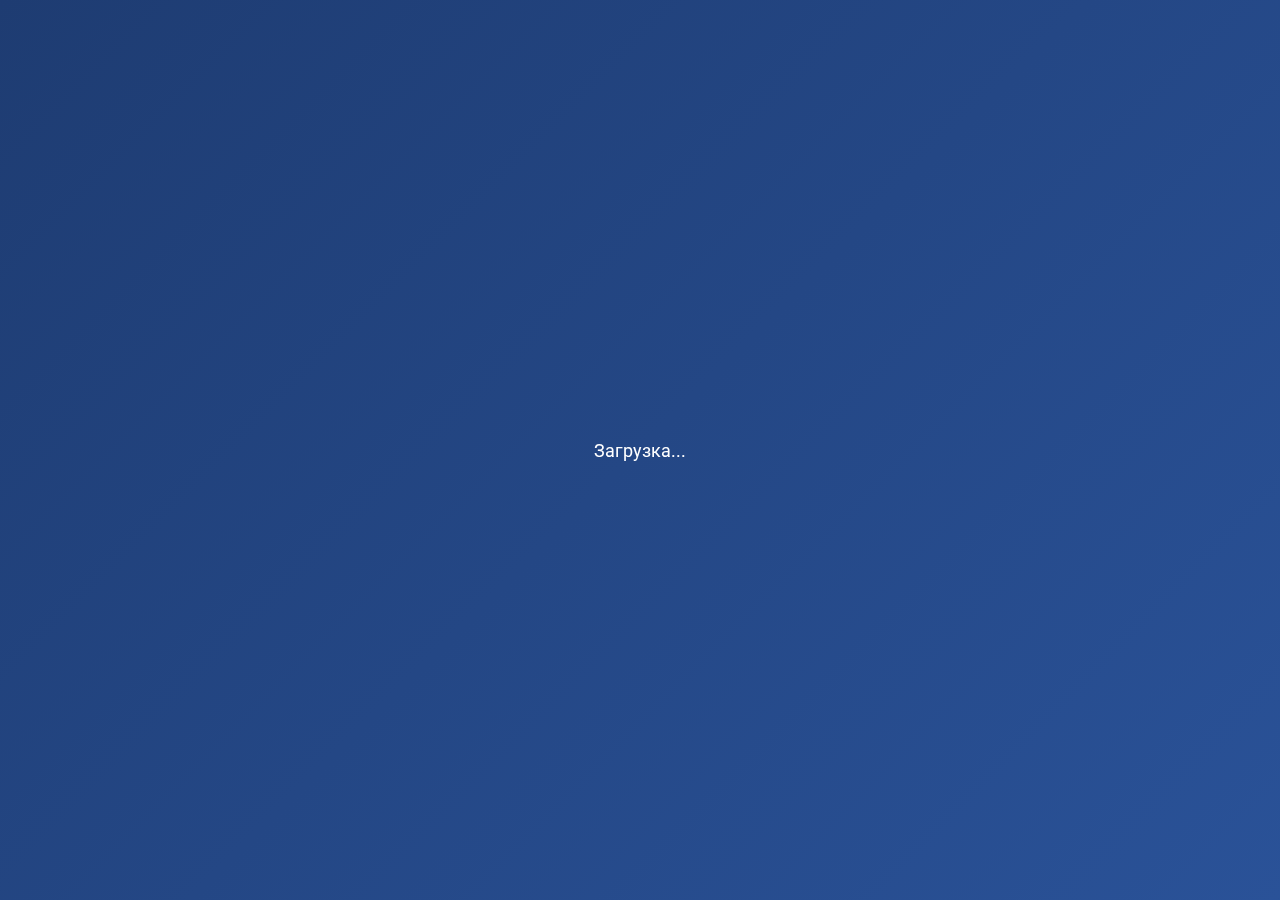
==== index.html @ 96c5b4c5 "Обновлен дизайн и пути к файлам" ====
<!DOCTYPE html>
<html lang="ru">
<head>
    <meta charset="UTF-8">
    <meta name="viewport" content="width=device-width, initial-scale=1.0">
    <title>Telegram WebApp</title>
    <script src="https://telegram.org/js/telegram-web-app.js"></script>
    <!-- Добавляем префикс ./ к путям -->
    <link rel="stylesheet" href="./static/css/style.css">
    <link href="https://fonts.googleapis.com/css2?family=Roboto:wght@300;400;500;700&display=swap" rel="stylesheet">
</head>
<body>
    <div id="loading">Загрузка...</div>

    <div class="app" style="display: none;" id="app">
        <div class="auth-container" id="authContainer">
            <div class="auth-card">
                <div class="profile-info" id="profileInfo" style="display: none;">
                    <div class="avatar" id="userAvatar"></div>
                    <h2 id="userName">Имя пользователя</h2>
                    <p id="userStatus">Авторизован</p>
                </div>
                <div class="welcome-text" id="welcomeText">
                    <h1>Добро пожаловать</h1>
                    <p>Для использования приложения необходима авторизация</p>
                </div>
                <button class="auth-button" id="authButton">
                    Авторизоваться через Telegram
                </button>
            </div>
        </div>
    </div>
    <!-- Добавляем префикс ./ к пути -->
    <script src="./static/js/app.js"></script>
</body>
</html>
---- static/css/style.css ----
/* Добавим стиль для загрузки */
#loading {
    position: fixed;
    top: 50%;
    left: 50%;
    transform: translate(-50%, -50%);
    font-size: 18px;
    color: white;
}

:root {
    --primary-color: #3390ec;
    --secondary-color: #2481db;
    --background-color: #f5f5f5;
    --card-background: #ffffff;
    --text-color: #1e1e1e;
    --shadow: 0 4px 6px rgba(0, 0, 0, 0.1);
}

* {
    margin: 0;
    padding: 0;
    box-sizing: border-box;
    font-family: 'Roboto', sans-serif;
}

body {
    min-height: 100vh;
    background: linear-gradient(135deg, #1e3c72 0%, #2a5298 100%);
    color: var(--text-color);
}

.app {
    min-height: 100vh;
    padding: 20px;
    background: radial-gradient(circle at top right, rgba(255,255,255,0.1) 0%, transparent 60%);
}

.auth-container {
    display: flex;
    justify-content: center;
    align-items: center;
    min-height: 80vh;
}

.auth-card {
    background: rgba(255, 255, 255, 0.95);
    padding: 30px;
    border-radius: 20px;
    box-shadow: 0 8px 32px rgba(0, 0, 0, 0.1);
    text-align: center;
    max-width: 400px;
    width: 100%;
    backdrop-filter: blur(10px);
    border: 1px solid rgba(255, 255, 255, 0.2);
}

.profile-info {
    margin-bottom: 20px;
}

.avatar {
    width: 100px;
    height: 100px;
    border-radius: 50%;
    background-color: #e0e0e0;
    margin: 0 auto 20px;
    overflow: hidden;
    border: 3px solid var(--primary-color);
    box-shadow: 0 4px 8px rgba(0, 0, 0, 0.1);
}

.avatar img {
    width: 100%;
    height: 100%;
    object-fit: cover;
}

.welcome-text {
    margin-bottom: 30px;
}

.welcome-text h1 {
    font-size: 28px;
    margin-bottom: 15px;
    color: #333;
    font-weight: 600;
}

.welcome-text p {
    color: #666;
    font-size: 16px;
    line-height: 1.5;
}

.auth-button {
    background: linear-gradient(135deg, var(--primary-color) 0%, var(--secondary-color) 100%);
    color: white;
    border: none;
    padding: 15px 30px;
    border-radius: 12px;
    font-size: 16px;
    font-weight: 500;
    cursor: pointer;
    transition: all 0.3s ease;
    width: 100%;
    box-shadow: 0 4px 15px rgba(51, 144, 236, 0.3);
}

.auth-button:hover {
    transform: translateY(-2px);
    box-shadow: 0 6px 20px rgba(51, 144, 236, 0.4);
}

.auth-button:active {
    transform: translateY(1px);
}

.main-content {
    max-width: 1200px;
    margin: 0 auto;
    padding: 20px;
}

.dashboard {
    background: rgba(255, 255, 255, 0.95);
    padding: 30px;
    border-radius: 20px;
    box-shadow: 0 8px 32px rgba(0, 0, 0, 0.1);
    backdrop-filter: blur(10px);
}

.dashboard h2 {
    margin-bottom: 25px;
    color: #333;
    font-size: 24px;
    font-weight: 600;
}

.dashboard-cards {
    display: grid;
    grid-template-columns: repeat(auto-fit, minmax(280px, 1fr));
    gap: 25px;
}

.card {
    background: white;
    padding: 25px;
    border-radius: 15px;
    box-shadow: 0 4px 15px rgba(0, 0, 0, 0.05);
    transition: transform 0.3s ease;
}

.card:hover {
    transform: translateY(-5px);
}

.card h3 {
    margin-bottom: 15px;
    color: #333;
    font-size: 20px;
}

.card p {
    color: #666;
    line-height: 1.5;
}

@media (max-width: 768px) {
    .auth-card {
        margin: 20px;
        padding: 25px;
    }

    .welcome-text h1 {
        font-size: 24px;
    }

    .auth-button {
        padding: 12px 24px;
    }
}

/* Анимации */
@keyframes fadeIn {
    from {
        opacity: 0;
        transform: translateY(20px);
    }
    to {
        opacity: 1;
        transform: translateY(0);
    }
}

.auth-card, .card {
    animation: fadeIn 0.6s ease-out;
}
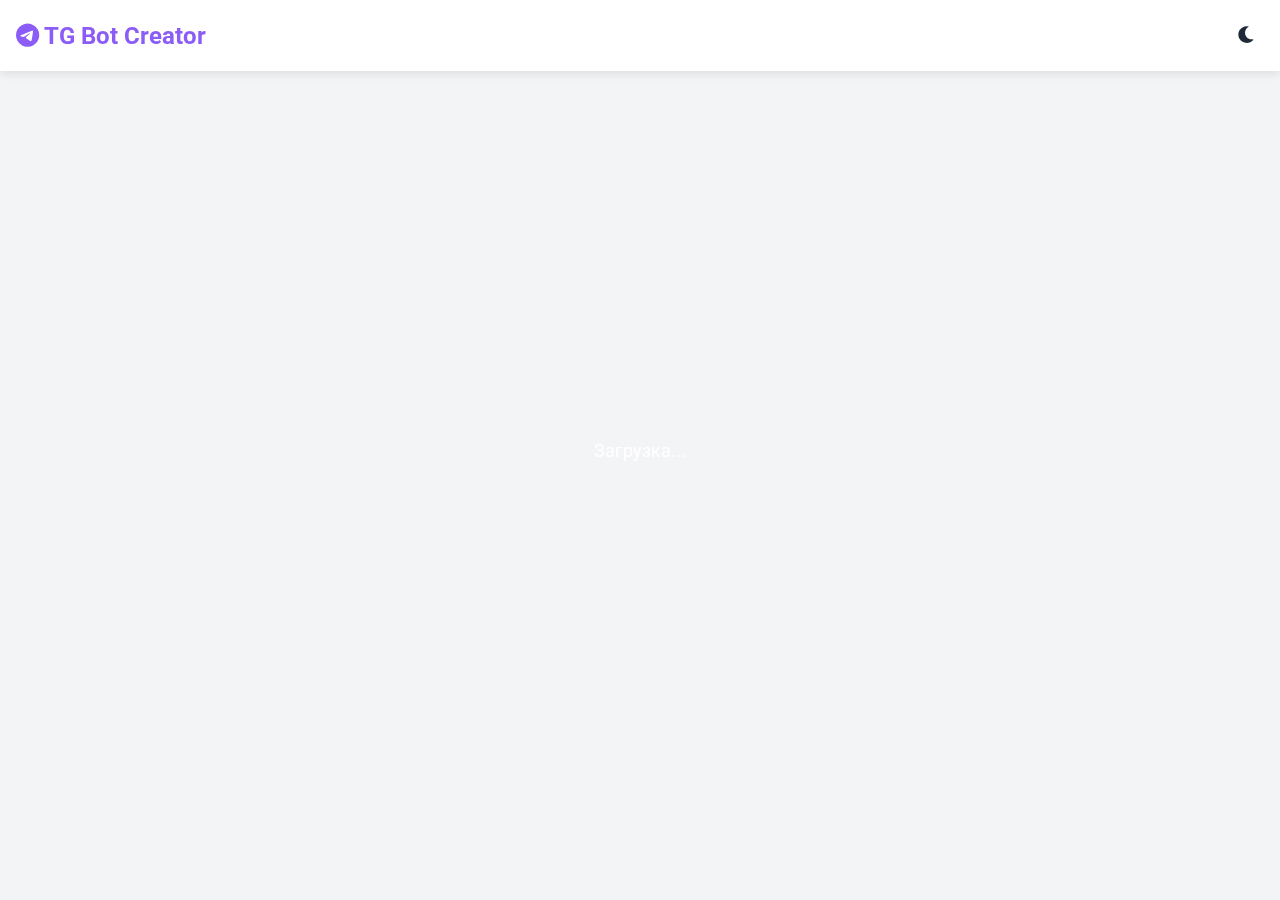
==== commit 4af8f5c2: "Добавлена поддержка тем, обновлен дизайн и навигация" ====
--- a/index.html
+++ b/index.html
@@ -1,5 +1,5 @@
 <!DOCTYPE html>
-<html lang="ru">
+<html lang="ru" data-theme="light">
 <head>
     <meta charset="UTF-8">
     <meta name="viewport" content="width=device-width, initial-scale=1.0">
@@ -8,25 +8,147 @@
     <!-- Добавляем префикс ./ к путям -->
     <link rel="stylesheet" href="./static/css/style.css">
     <link href="https://fonts.googleapis.com/css2?family=Roboto:wght@300;400;500;700&display=swap" rel="stylesheet">
+    <!-- Добавляем иконки -->
+    <link rel="stylesheet" href="https://cdnjs.cloudflare.com/ajax/libs/font-awesome/6.0.0/css/all.min.css">
 </head>
 <body>
-    <div id="loading">Загрузка...</div>
+    <!-- Навигация -->
+    <nav class="nav-bar">
+        <a href="#" class="nav-logo">
+            <i class="fab fa-telegram"></i> TG Bot Creator
+        </a>
+        <div class="nav-links">
+            <button id="themeToggle" class="theme-toggle">
+                <i class="fas fa-moon"></i>
+            </button>
+            <div id="userProfile" class="user-profile" style="display: none;">
+                <img id="userAvatar" class="user-avatar" src="" alt="User Avatar">
+                <span id="userName">User Name</span>
+            </div>
+        </div>
+    </nav>
 
-    <div class="app" style="display: none;" id="app">
-        <div class="auth-container" id="authContainer">
-            <div class="auth-card">
-                <div class="profile-info" id="profileInfo" style="display: none;">
-                    <div class="avatar" id="userAvatar"></div>
-                    <h2 id="userName">Имя пользователя</h2>
-                    <p id="userStatus">Авторизован</p>
+    <!-- Загрузка -->
+    <div id="loading" class="loading-screen">
+        <div class="loader"></div>
+        <p>Загрузка...</p>
+    </div>
+
+    <!-- Основной контент -->
+    <div class="container" id="app" style="display: none;">
+        <!-- Секция авторизации -->
+        <div id="authSection" class="auth-section">
+            <div class="card auth-card">
+                <div class="welcome-text">
+                    <h1>Добро пожаловать</h1>
+                    <p>Создавайте и управляйте своими Telegram ботами</p>
                 </div>
-                <div class="welcome-text" id="welcomeText">
-                    <h1>Добро пожаловать</h1>
-                    <p>Для использования приложения необходима авторизация</p>
+                <button id="authButton" class="btn btn-primary">
+                    <i class="fab fa-telegram"></i> Войти через Telegram
+                </button>
+            </div>
+        </div>
+
+        <!-- Главное меню -->
+        <div id="mainContent" class="main-content" style="display: none;">
+            <!-- Сетка меню -->
+            <div class="menu-grid">
+                <div class="card menu-item" onclick="showSection('create-bot')">
+                    <i class="fas fa-robot"></i>
+                    <h3>Создать бота</h3>
+                    <p>Создайте нового Telegram бота</p>
                 </div>
-                <button class="auth-button" id="authButton">
-                    Авторизоваться через Telegram
-                </button>
+
+                <div class="card menu-item" onclick="showSection('my-bots')">
+                    <i class="fas fa-cogs"></i>
+                    <h3>Мои боты</h3>
+                    <p>Управление вашими ботами</p>
+                </div>
+
+                <div class="card menu-item" onclick="showSection('templates')">
+                    <i class="fas fa-copy"></i>
+                    <h3>Шаблоны</h3>
+                    <p>Готовые шаблоны ботов</p>
+                </div>
+
+                <div class="card menu-item" onclick="showSection('settings')">
+                    <i class="fas fa-cog"></i>
+                    <h3>Настройки</h3>
+                    <p>Персонализация и настройки</p>
+                </div>
+            </div>
+
+            <!-- Секции контента -->
+            <div id="contentSections" class="content-sections">
+                <!-- Создание бота -->
+                <div id="create-bot" class="section fade-in" style="display: none;">
+                    <div class="card">
+                        <h2>Создание нового бота</h2>
+                        <form id="createBotForm" class="bot-form">
+                            <div class="input-group">
+                                <label for="botName">Имя бота</label>
+                                <input type="text" id="botName" placeholder="Например: MyAwesomeBot">
+                            </div>
+                            <div class="input-group">
+                                <label for="botDescription">Описание</label>
+                                <textarea id="botDescription" rows="4" placeholder="Опишите функционал вашего бота"></textarea>
+                            </div>
+                            <button type="submit" class="btn btn-primary">Создать бота</button>
+                        </form>
+                    </div>
+                </div>
+
+                <!-- Мои боты -->
+                <div id="my-bots" class="section fade-in" style="display: none;">
+                    <div class="card">
+                        <h2>Мои боты</h2>
+                        <div id="botsList" class="bots-grid">
+                            <!-- Боты будут добавляться динамически -->
+                        </div>
+                    </div>
+                </div>
+
+                <!-- Шаблоны -->
+                <div id="templates" class="section fade-in" style="display: none;">
+                    <div class="card">
+                        <h2>Шаблоны ботов</h2>
+                        <div class="templates-grid">
+                            <div class="template-card">
+                                <h3>Эхо бот</h3>
+                                <p>Простой бот, который повторяет сообщения</p>
+                                <button class="btn btn-outline">Использовать</button>
+                            </div>
+                            <div class="template-card">
+                                <h3>Опросы</h3>
+                                <p>Бот для создания и управления опросами</p>
+                                <button class="btn btn-outline">Использовать</button>
+                            </div>
+                        </div>
+                    </div>
+                </div>
+
+                <!-- Настройки -->
+                <div id="settings" class="section fade-in" style="display: none;">
+                    <div class="card">
+                        <h2>Настройки</h2>
+                        <div class="settings-grid">
+                            <div class="setting-item">
+                                <h3>Тема</h3>
+                                <div class="theme-selector">
+                                    <button class="btn btn-outline" onclick="setTheme('light')">Светлая</button>
+                                    <button class="btn btn-outline" onclick="setTheme('dark')">Темная</button>
+                                </div>
+                            </div>
+                            <div class="setting-item">
+                                <h3>Уведомления</h3>
+                                <label class="switch">
+                                    <input type="checkbox" id="notificationsToggle">
+                                    <span class="slider"></span>
+                                </label>
+                            </div>
+                        </div>
+                    </div>
+                </div>
             </div>
         </div>
     </div>
--- a/static/css/style.css
+++ b/static/css/style.css
@@ -9,12 +9,47 @@
 }
 
 :root {
-    --primary-color: #3390ec;
-    --secondary-color: #2481db;
-    --background-color: #f5f5f5;
-    --card-background: #ffffff;
-    --text-color: #1e1e1e;
-    --shadow: 0 4px 6px rgba(0, 0, 0, 0.1);
+    /* Светлая тема */
+    --light-primary: #8B5CF6;      /* Основной фиолетовый */
+    --light-secondary: #7C3AED;    /* Темный фиолетовый */
+    --light-accent: #A78BFA;       /* Светлый фиолетовый */
+    --light-bg: #F3F4F6;           /* Фон */
+    --light-surface: #FFFFFF;      /* Поверхность карточек */
+    --light-text: #1F2937;         /* Основной текст */
+    --light-text-secondary: #6B7280; /* Вторичный текст */
+    --light-border: #E5E7EB;       /* Границы */
+
+    /* Темная тема */
+    --dark-primary: #8B5CF6;       /* Основной фиолетовый */
+    --dark-secondary: #7C3AED;     /* Темный фиолетовый */
+    --dark-accent: #A78BFA;        /* Светлый фиолетовый */
+    --dark-bg: #111827;            /* Фон */
+    --dark-surface: #1F2937;       /* Поверхность карточек */
+    --dark-text: #F9FAFB;          /* Основной текст */
+    --dark-text-secondary: #D1D5DB; /* Вторичный текст */
+    --dark-border: #374151;        /* Границы */
+
+    /* Активная тема (будет меняться через JS) */
+    --primary: var(--light-primary);
+    --secondary: var(--light-secondary);
+    --accent: var(--light-accent);
+    --bg: var(--light-bg);
+    --surface: var(--light-surface);
+    --text: var(--light-text);
+    --text-secondary: var(--light-text-secondary);
+    --border: var(--light-border);
+}
+
+/* Темная тема */
+[data-theme="dark"] {
+    --primary: var(--dark-primary);
+    --secondary: var(--dark-secondary);
+    --accent: var(--dark-accent);
+    --bg: var(--dark-bg);
+    --surface: var(--dark-surface);
+    --text: var(--dark-text);
+    --text-secondary: var(--dark-text-secondary);
+    --border: var(--dark-border);
 }
 
 * {
@@ -26,8 +61,9 @@
 
 body {
     min-height: 100vh;
-    background: linear-gradient(135deg, #1e3c72 0%, #2a5298 100%);
-    color: var(--text-color);
+    background-color: var(--bg);
+    color: var(--text);
+    transition: all 0.3s ease;
 }
 
 .app {
@@ -144,15 +180,17 @@
 }
 
 .card {
-    background: white;
+    background: var(--surface);
     padding: 25px;
     border-radius: 15px;
     box-shadow: 0 4px 15px rgba(0, 0, 0, 0.05);
     transition: transform 0.3s ease;
+    border: 1px solid var(--border);
 }
 
 .card:hover {
     transform: translateY(-5px);
+    box-shadow: 0 8px 15px rgba(0, 0, 0, 0.1);
 }
 
 .card h3 {
@@ -195,4 +233,239 @@
 
 .auth-card, .card {
     animation: fadeIn 0.6s ease-out;
+}
+
+/* Стили для главного меню */
+.menu-header {
+    background: rgba(255, 255, 255, 0.1);
+    padding: 20px;
+    border-radius: 15px;
+    margin-bottom: 30px;
+    backdrop-filter: blur(10px);
+    border: 1px solid rgba(255, 255, 255, 0.2);
+}
+
+.user-info {
+    display: flex;
+    align-items: center;
+    gap: 20px;
+}
+
+.user-avatar {
+    width: 60px;
+    height: 60px;
+    border-radius: 50%;
+    background-color: #e0e0e0;
+    border: 3px solid var(--primary-color);
+}
+
+.user-details h2 {
+    color: white;
+    margin: 0;
+    font-size: 20px;
+}
+
+.user-details p {
+    color: rgba(255, 255, 255, 0.8);
+    margin: 5px 0 0;
+    font-size: 14px;
+}
+
+.menu-grid {
+    display: grid;
+    grid-template-columns: repeat(auto-fit, minmax(250px, 1fr));
+    gap: 20px;
+    margin-bottom: 30px;
+}
+
+.menu-item {
+    background: rgba(255, 255, 255, 0.95);
+    padding: 25px;
+    border-radius: 15px;
+    text-align: center;
+    cursor: pointer;
+    transition: all 0.3s ease;
+    box-shadow: 0 4px 15px rgba(0, 0, 0, 0.1);
+}
+
+.menu-item:hover {
+    transform: translateY(-5px);
+    box-shadow: 0 8px 25px rgba(0, 0, 0, 0.15);
+}
+
+.menu-item i {
+    font-size: 32px;
+    color: var(--primary-color);
+    margin-bottom: 15px;
+}
+
+.menu-item h3 {
+    color: #333;
+    margin: 10px 0;
+    font-size: 18px;
+}
+
+.menu-item p {
+    color: #666;
+    font-size: 14px;
+    margin: 0;
+}
+
+.content-sections {
+    margin-top: 30px;
+}
+
+.content-section {
+    background: rgba(255, 255, 255, 0.95);
+    padding: 30px;
+    border-radius: 15px;
+    margin-top: 20px;
+    animation: fadeIn 0.3s ease-out;
+}
+
+.content-section h2 {
+    color: #333;
+    margin-bottom: 20px;
+}
+
+.section-content {
+    color: #666;
+    line-height: 1.6;
+}
+
+/* Адаптивность */
+@media (max-width: 768px) {
+    .menu-grid {
+        grid-template-columns: 1fr;
+    }
+
+    .user-info {
+        flex-direction: column;
+        text-align: center;
+    }
+
+    .user-details {
+        text-align: center;
+    }
+}
+
+/* Анимации */
+@keyframes fadeIn {
+    from {
+        opacity: 0;
+        transform: translateY(10px);
+    }
+    to {
+        opacity: 1;
+        transform: translateY(0);
+    }
+}
+
+/* Навигация */
+.nav-bar {
+    position: fixed;
+    top: 0;
+    left: 0;
+    right: 0;
+    background: var(--surface);
+    padding: 1rem;
+    box-shadow: 0 2px 10px rgba(0, 0, 0, 0.1);
+    z-index: 1000;
+    display: flex;
+    justify-content: space-between;
+    align-items: center;
+}
+
+.nav-logo {
+    font-size: 1.5rem;
+    font-weight: 700;
+    color: var(--primary);
+    text-decoration: none;
+}
+
+.nav-links {
+    display: flex;
+    gap: 1.5rem;
+    align-items: center;
+}
+
+.theme-toggle {
+    background: none;
+    border: none;
+    color: var(--text);
+    cursor: pointer;
+    font-size: 1.2rem;
+    padding: 0.5rem;
+    border-radius: 50%;
+    transition: all 0.3s ease;
+}
+
+.theme-toggle:hover {
+    background: var(--accent);
+    color: white;
+}
+
+/* Основной контейнер */
+.container {
+    max-width: 1200px;
+    margin: 80px auto 0;
+    padding: 2rem;
+}
+
+/* Кнопки */
+.btn {
+    padding: 0.75rem 1.5rem;
+    border-radius: 0.5rem;
+    border: none;
+    font-weight: 500;
+    cursor: pointer;
+    transition: all 0.3s ease;
+}
+
+.btn-primary {
+    background: var(--primary);
+    color: white;
+}
+
+.btn-primary:hover {
+    background: var(--secondary);
+}
+
+.btn-outline {
+    background: transparent;
+    border: 2px solid var(--primary);
+    color: var(--primary);
+}
+
+.btn-outline:hover {
+    background: var(--primary);
+    color: white;
+}
+
+/* Дополнительные стили для компонентов */
+.input-group {
+    margin-bottom: 1.5rem;
+}
+
+.input-group label {
+    display: block;
+    margin-bottom: 0.5rem;
+    color: var(--text-secondary);
+}
+
+.input-group input,
+.input-group textarea {
+    width: 100%;
+    padding: 0.75rem;
+    border-radius: 0.5rem;
+    border: 1px solid var(--border);
+    background: var(--surface);
+    color: var(--text);
+}
+
+.input-group input:focus,
+.input-group textarea:focus {
+    outline: none;
+    border-color: var(--primary);
+    box-shadow: 0 0 0 2px var(--accent);
 } 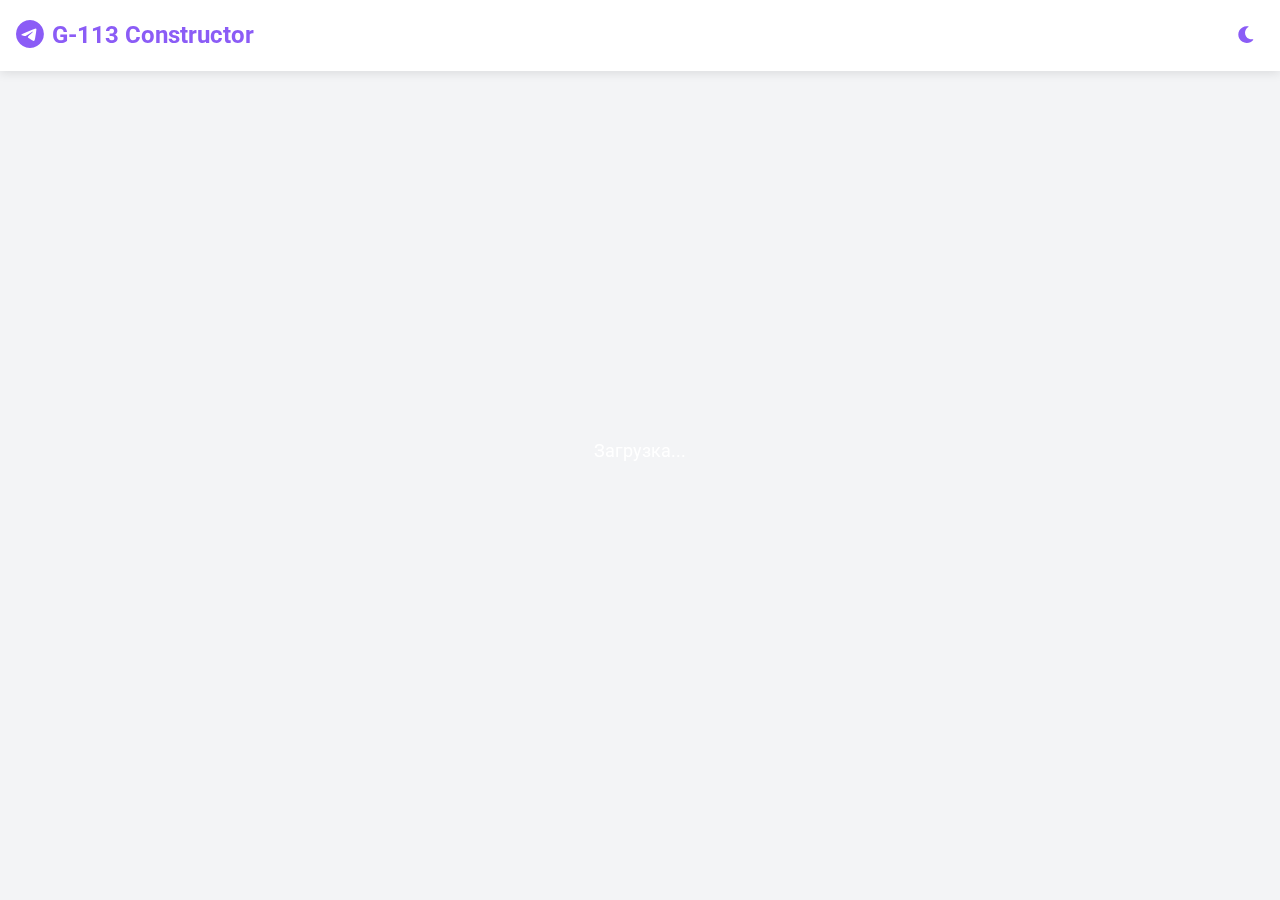
==== commit 2f7c59ba: "Обновлено название на G-113 Constructor и стили иконок" ====
--- a/index.html
+++ b/index.html
@@ -15,7 +15,7 @@
     <!-- Навигация -->
     <nav class="nav-bar">
         <a href="#" class="nav-logo">
-            <i class="fab fa-telegram"></i> TG Bot Creator
+            <i class="fab fa-telegram"></i> G-113 Constructor
         </a>
         <div class="nav-links">
             <button id="themeToggle" class="theme-toggle">
--- a/static/css/style.css
+++ b/static/css/style.css
@@ -468,4 +468,79 @@
     outline: none;
     border-color: var(--primary);
     box-shadow: 0 0 0 2px var(--accent);
+}
+
+/* Стили для иконок */
+.menu-item i,
+.nav-logo i,
+.template-card i,
+.setting-item i,
+.btn i {
+    color: var(--primary);
+    font-size: 1.5rem;
+    margin-bottom: 1rem;
+    transition: all 0.3s ease;
+}
+
+.nav-logo {
+    display: flex;
+    align-items: center;
+    gap: 0.5rem;
+    font-size: 1.5rem;
+    font-weight: 700;
+    color: var(--primary);
+    text-decoration: none;
+}
+
+.nav-logo i {
+    margin-bottom: 0;
+    font-size: 1.8rem;
+}
+
+.menu-item:hover i {
+    transform: scale(1.1);
+    color: var(--secondary);
+}
+
+.btn i {
+    margin-right: 0.5rem;
+    margin-bottom: 0;
+    font-size: 1rem;
+}
+
+.theme-toggle i {
+    color: var(--primary);
+}
+
+.theme-toggle:hover i {
+    color: white;
+}
+
+/* Обновляем цвета для темной темы */
+[data-theme="dark"] .menu-item i,
+[data-theme="dark"] .nav-logo i,
+[data-theme="dark"] .template-card i,
+[data-theme="dark"] .setting-item i {
+    color: var(--accent);
+}
+
+[data-theme="dark"] .nav-logo {
+    color: var(--accent);
+}
+
+/* Анимация для иконок */
+@keyframes iconPulse {
+    0% {
+        transform: scale(1);
+    }
+    50% {
+        transform: scale(1.1);
+    }
+    100% {
+        transform: scale(1);
+    }
+}
+
+.menu-item:hover i {
+    animation: iconPulse 0.5s ease-in-out;
 } 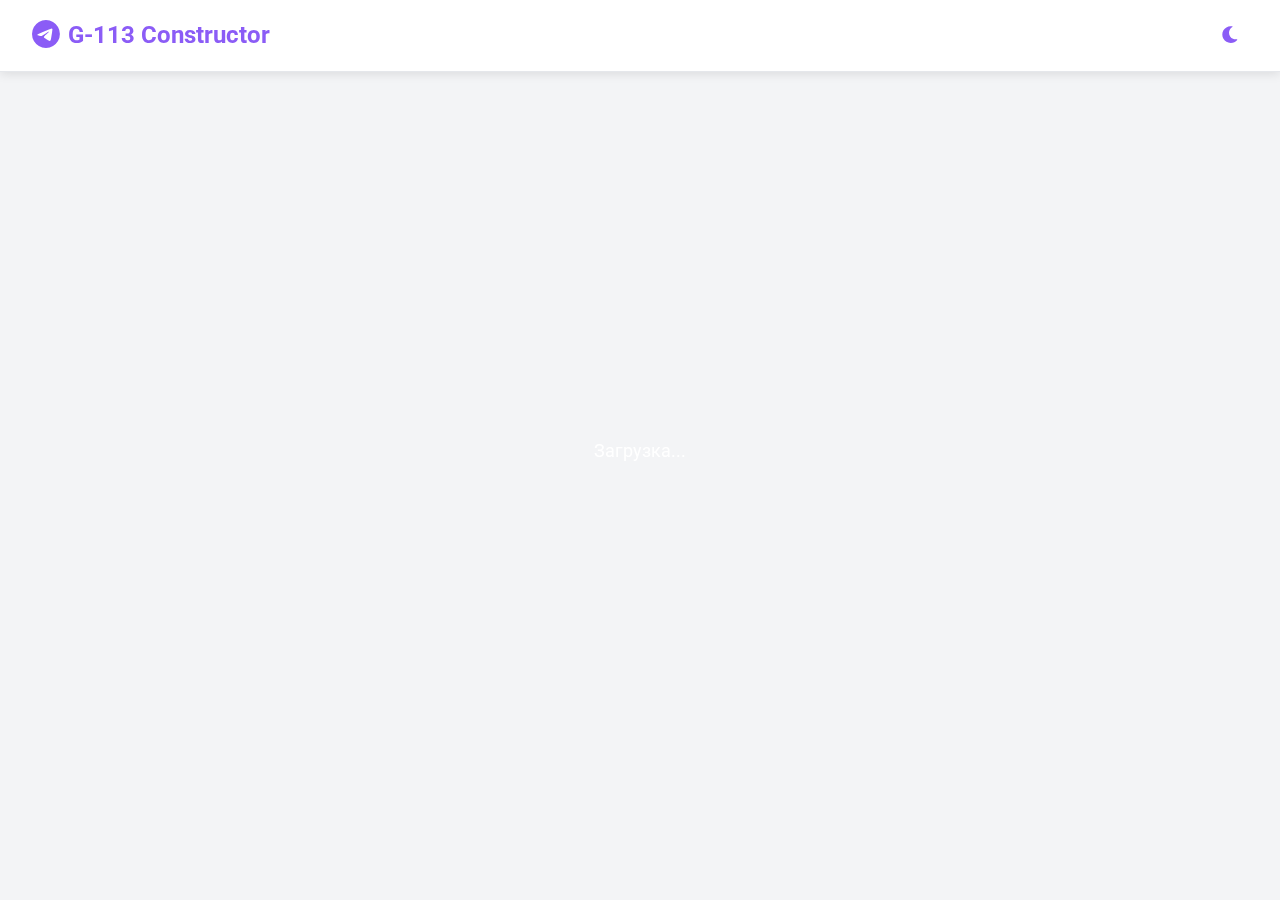
==== commit 007a0290: "Улучшена навигация, удалена старая секция конструктора" ====
--- a/index.html
+++ b/index.html
@@ -53,11 +53,11 @@
         <div id="mainContent" class="main-content" style="display: none;">
             <!-- Сетка меню -->
             <div class="menu-grid">
-                <div class="card menu-item" onclick="showSection('create-bot')">
+                <a href="./static/pages/builder.html" class="menu-item">
                     <i class="fas fa-robot"></i>
                     <h3>Создать бота</h3>
-                    <p>Создайте нового Telegram бота</p>
-                </div>
+                    <p>Создайте своего Telegram бота</p>
+                </a>
 
                 <div class="card menu-item" onclick="showSection('my-bots')">
                     <i class="fas fa-cogs"></i>
@@ -80,24 +80,6 @@
 
             <!-- Секции контента -->
             <div id="contentSections" class="content-sections">
-                <!-- Создание бота -->
-                <div id="create-bot" class="section fade-in" style="display: none;">
-                    <div class="card">
-                        <h2>Создание нового бота</h2>
-                        <form id="createBotForm" class="bot-form">
-                            <div class="input-group">
-                                <label for="botName">Имя бота</label>
-                                <input type="text" id="botName" placeholder="Например: MyAwesomeBot">
-                            </div>
-                            <div class="input-group">
-                                <label for="botDescription">Описание</label>
-                                <textarea id="botDescription" rows="4" placeholder="Опишите функционал вашего бота"></textarea>
-                            </div>
-                            <button type="submit" class="btn btn-primary">Создать бота</button>
-                        </form>
-                    </div>
-                </div>
-
                 <!-- Мои боты -->
                 <div id="my-bots" class="section fade-in" style="display: none;">
                     <div class="card">
--- a/static/css/style.css
+++ b/static/css/style.css
@@ -543,4 +543,303 @@
 
 .menu-item:hover i {
     animation: iconPulse 0.5s ease-in-out;
+}
+
+/* Стили для конструктора ботов */
+.bot-builder {
+    display: grid;
+    grid-template-columns: 250px 1fr 300px;
+    gap: 1rem;
+    height: calc(100vh - 100px);
+    margin-top: 1rem;
+}
+
+.builder-sidebar {
+    background: var(--surface);
+    border-radius: 1rem;
+    padding: 1rem;
+    overflow-y: auto;
+    border: 1px solid var(--border);
+}
+
+.blocks-category {
+    margin-bottom: 1.5rem;
+}
+
+.blocks-category h4 {
+    color: var(--text-secondary);
+    margin-bottom: 0.5rem;
+    font-size: 0.9rem;
+    text-transform: uppercase;
+    letter-spacing: 0.5px;
+}
+
+.block-item {
+    display: flex;
+    align-items: center;
+    gap: 0.5rem;
+    padding: 0.75rem;
+    background: var(--bg);
+    border-radius: 0.5rem;
+    margin-bottom: 0.5rem;
+    cursor: move;
+    transition: all 0.2s ease;
+    border: 2px solid transparent;
+}
+
+.block-item:hover {
+    border-color: var(--primary);
+    transform: translateX(5px);
+}
+
+.block-item i {
+    color: var(--primary);
+    font-size: 1rem;
+    margin: 0;
+}
+
+.block-item span {
+    color: var(--text);
+    font-size: 0.9rem;
+}
+
+.builder-main {
+    display: flex;
+    flex-direction: column;
+    gap: 1rem;
+}
+
+.builder-toolbar {
+    display: flex;
+    gap: 0.5rem;
+    padding: 1rem;
+    background: var(--surface);
+    border-radius: 1rem;
+    border: 1px solid var(--border);
+}
+
+.builder-canvas {
+    flex: 1;
+    background: var(--surface);
+    border-radius: 1rem;
+    padding: 1rem;
+    overflow: auto;
+    border: 1px solid var(--border);
+    position: relative;
+}
+
+.builder-properties {
+    background: var(--surface);
+    border-radius: 1rem;
+    padding: 1rem;
+    overflow-y: auto;
+    border: 1px solid var(--border);
+}
+
+/* Стили для блоков на холсте */
+.canvas-block {
+    position: absolute;
+    width: 200px;
+    padding: 1rem;
+    background: var(--bg);
+    border-radius: 0.5rem;
+    border: 2px solid var(--primary);
+    cursor: move;
+    user-select: none;
+}
+
+.canvas-block.selected {
+    border-color: var(--accent);
+    box-shadow: 0 0 0 2px var(--accent);
+}
+
+.block-connector {
+    width: 12px;
+    height: 12px;
+    background: var(--primary);
+    border-radius: 50%;
+    position: absolute;
+    cursor: pointer;
+}
+
+.block-connector.input {
+    top: -6px;
+    left: 50%;
+    transform: translateX(-50%);
+}
+
+.block-connector.output {
+    bottom: -6px;
+    left: 50%;
+    transform: translateX(-50%);
+}
+
+.connection-line {
+    position: absolute;
+    pointer-events: none;
+    stroke: var(--primary);
+    stroke-width: 2;
+}
+
+/* Стили для свойств блока */
+.property-group {
+    margin-bottom: 1rem;
+}
+
+.property-group label {
+    display: block;
+    color: var(--text-secondary);
+    margin-bottom: 0.5rem;
+    font-size: 0.9rem;
+}
+
+.property-group input,
+.property-group select,
+.property-group textarea {
+    width: 100%;
+    padding: 0.5rem;
+    border-radius: 0.5rem;
+    border: 1px solid var(--border);
+    background: var(--bg);
+    color: var(--text);
+}
+
+.no-selection-text {
+    color: var(--text-secondary);
+    text-align: center;
+    margin-top: 2rem;
+    font-style: italic;
+}
+
+/* Анимации для блоков */
+@keyframes blockAppear {
+    from {
+        opacity: 0;
+        transform: scale(0.8);
+    }
+    to {
+        opacity: 1;
+        transform: scale(1);
+    }
+}
+
+.canvas-block {
+    animation: blockAppear 0.3s ease-out;
+}
+
+/* Добавляем стили для перехода между страницами */
+.page-transition {
+    animation: pageTransition 0.3s ease-out;
+}
+
+@keyframes pageTransition {
+    from {
+        opacity: 0;
+        transform: translateY(20px);
+    }
+    to {
+        opacity: 1;
+        transform: translateY(0);
+    }
+}
+
+/* Обновляем стили для контейнера на странице конструктора */
+.container {
+    max-width: 100%;
+    padding: 1rem;
+    margin-top: 60px;
+}
+
+/* Добавляем стили для кнопки возврата */
+.back-button {
+    position: fixed;
+    bottom: 2rem;
+    right: 2rem;
+    background: var(--primary);
+    color: white;
+    padding: 1rem;
+    border-radius: 50%;
+    box-shadow: 0 4px 15px rgba(0, 0, 0, 0.2);
+    cursor: pointer;
+    transition: all 0.3s ease;
+    z-index: 1000;
+}
+
+.back-button:hover {
+    transform: scale(1.1);
+    background: var(--secondary);
+}
+
+/* Добавляем стили для навигации */
+.nav-left {
+    display: flex;
+    align-items: center;
+    gap: 1rem;
+}
+
+.back-link {
+    color: var(--primary);
+    font-size: 1.2rem;
+    text-decoration: none;
+    padding: 0.5rem;
+    border-radius: 50%;
+    transition: all 0.3s ease;
+    display: flex;
+    align-items: center;
+    justify-content: center;
+}
+
+.back-link:hover {
+    background: var(--accent);
+    color: white;
+    transform: translateX(-5px);
+}
+
+/* Обновляем стили для пунктов меню */
+.menu-item {
+    text-decoration: none;
+    display: block;
+    background: rgba(255, 255, 255, 0.95);
+    padding: 25px;
+    border-radius: 15px;
+    text-align: center;
+    cursor: pointer;
+    transition: all 0.3s ease;
+    box-shadow: 0 4px 15px rgba(0, 0, 0, 0.1);
+}
+
+.menu-item:hover {
+    transform: translateY(-5px);
+    box-shadow: 0 8px 25px rgba(0, 0, 0, 0.15);
+}
+
+/* Обновляем стили для навигации */
+.nav-bar {
+    display: flex;
+    justify-content: space-between;
+    align-items: center;
+    padding: 1rem 2rem;
+    background: var(--surface);
+    border-bottom: 1px solid var(--border);
+    position: fixed;
+    top: 0;
+    left: 0;
+    right: 0;
+    z-index: 1000;
+    backdrop-filter: blur(10px);
+}
+
+/* Адаптивность */
+@media (max-width: 768px) {
+    .nav-bar {
+        padding: 1rem;
+    }
+
+    .nav-left {
+        gap: 0.5rem;
+    }
+
+    .nav-logo {
+        font-size: 1.2rem;
+    }
 } 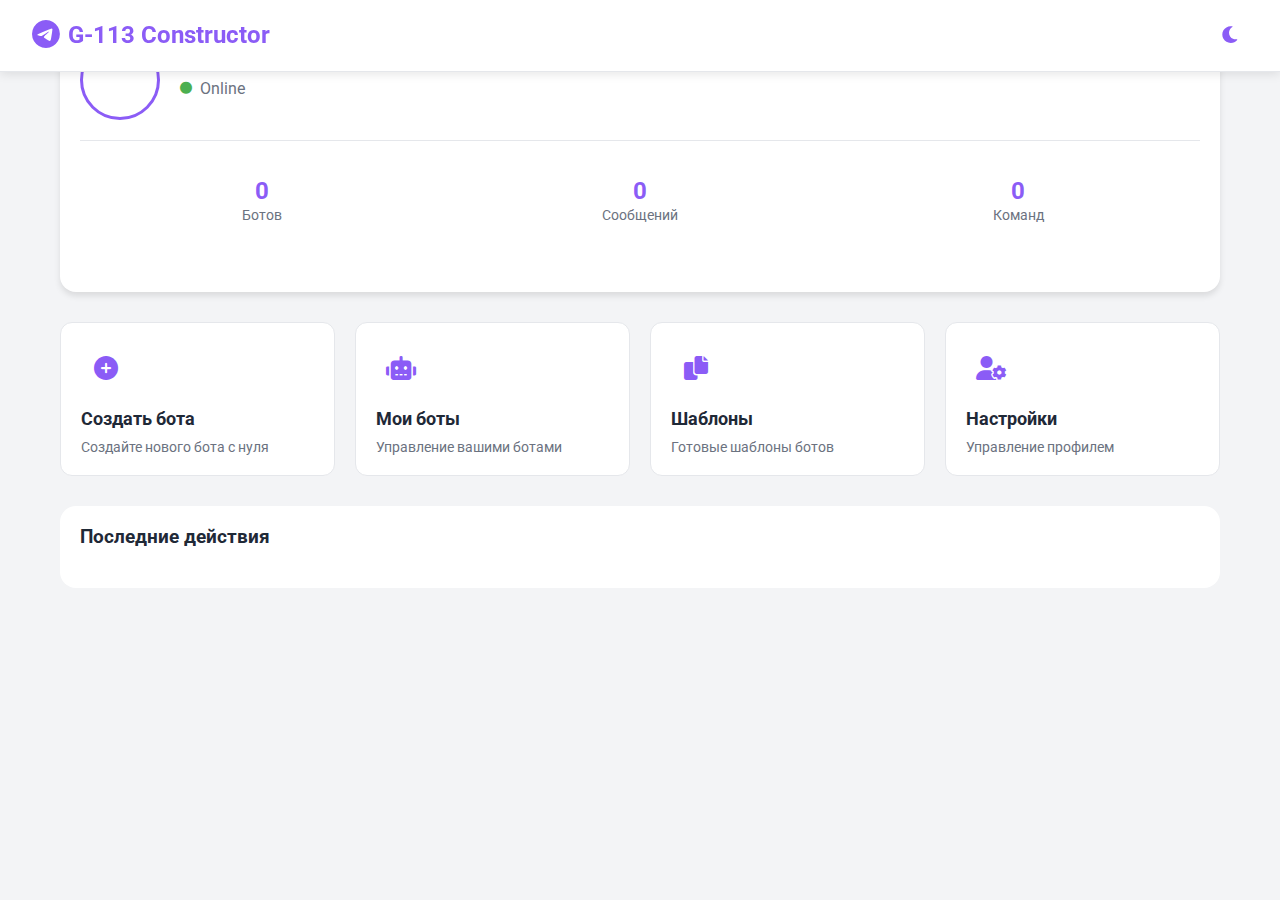
==== commit d9f8dd9e: "Обновлен дизайн и функционал всего приложения" ====
--- a/index.html
+++ b/index.html
@@ -3,138 +3,100 @@
 <head>
     <meta charset="UTF-8">
     <meta name="viewport" content="width=device-width, initial-scale=1.0">
-    <title>Telegram WebApp</title>
+    <title>G-113 Constructor</title>
     <script src="https://telegram.org/js/telegram-web-app.js"></script>
-    <!-- Добавляем префикс ./ к путям -->
-    <link rel="stylesheet" href="./static/css/style.css">
+    <link rel="stylesheet" href="static/css/style.css?v=1.2">
     <link href="https://fonts.googleapis.com/css2?family=Roboto:wght@300;400;500;700&display=swap" rel="stylesheet">
-    <!-- Добавляем иконки -->
     <link rel="stylesheet" href="https://cdnjs.cloudflare.com/ajax/libs/font-awesome/6.0.0/css/all.min.css">
 </head>
 <body>
-    <!-- Навигация -->
     <nav class="nav-bar">
-        <a href="#" class="nav-logo">
-            <i class="fab fa-telegram"></i> G-113 Constructor
-        </a>
-        <div class="nav-links">
+        <div class="nav-left">
+            <a href="index.html" class="nav-logo">
+                <i class="fab fa-telegram"></i> G-113 Constructor
+            </a>
+        </div>
+        <div class="nav-right">
             <button id="themeToggle" class="theme-toggle">
                 <i class="fas fa-moon"></i>
             </button>
-            <div id="userProfile" class="user-profile" style="display: none;">
-                <img id="userAvatar" class="user-avatar" src="" alt="User Avatar">
-                <span id="userName">User Name</span>
-            </div>
         </div>
     </nav>
 
-    <!-- Загрузка -->
-    <div id="loading" class="loading-screen">
-        <div class="loader"></div>
-        <p>Загрузка...</p>
-    </div>
-
-    <!-- Основной контент -->
-    <div class="container" id="app" style="display: none;">
-        <!-- Секция авторизации -->
-        <div id="authSection" class="auth-section">
-            <div class="card auth-card">
-                <div class="welcome-text">
-                    <h1>Добро пожаловать</h1>
-                    <p>Создавайте и управляйте своими Telegram ботами</p>
+    <div class="container">
+        <!-- Профиль пользователя -->
+        <div class="profile-card">
+            <div class="profile-header">
+                <div class="profile-avatar">
+                    <img src="static/images/default-avatar.png" alt="Avatar" id="userAvatar">
                 </div>
-                <button id="authButton" class="btn btn-primary">
-                    <i class="fab fa-telegram"></i> Войти через Telegram
-                </button>
+                <div class="profile-info">
+                    <h2 id="userName">Пользователь</h2>
+                    <p class="profile-status">
+                        <i class="fas fa-circle"></i> Online
+                    </p>
+                </div>
+            </div>
+            <div class="profile-stats">
+                <div class="stat-item">
+                    <span class="stat-value" id="botsCount">0</span>
+                    <span class="stat-label">Ботов</span>
+                </div>
+                <div class="stat-item">
+                    <span class="stat-value" id="messagesCount">0</span>
+                    <span class="stat-label">Сообщений</span>
+                </div>
+                <div class="stat-item">
+                    <span class="stat-value" id="commandsCount">0</span>
+                    <span class="stat-label">Команд</span>
+                </div>
             </div>
         </div>
 
-        <!-- Главное меню -->
-        <div id="mainContent" class="main-content" style="display: none;">
-            <!-- Сетка меню -->
-            <div class="menu-grid">
-                <a href="./static/pages/builder.html" class="menu-item">
+        <!-- Основные действия -->
+        <div class="actions-grid">
+            <a href="static/pages/builder.html" class="action-card">
+                <div class="action-icon">
+                    <i class="fas fa-plus-circle"></i>
+                </div>
+                <h3>Создать бота</h3>
+                <p>Создайте нового бота с нуля</p>
+            </a>
+
+            <a href="static/pages/my-bots.html" class="action-card">
+                <div class="action-icon">
                     <i class="fas fa-robot"></i>
-                    <h3>Создать бота</h3>
-                    <p>Создайте своего Telegram бота</p>
-                </a>
+                </div>
+                <h3>Мои боты</h3>
+                <p>Управление вашими ботами</p>
+            </a>
 
-                <div class="card menu-item" onclick="showSection('my-bots')">
-                    <i class="fas fa-cogs"></i>
-                    <h3>Мои боты</h3>
-                    <p>Управление вашими ботами</p>
+            <a href="static/pages/templates.html" class="action-card">
+                <div class="action-icon">
+                    <i class="fas fa-copy"></i>
                 </div>
+                <h3>Шаблоны</h3>
+                <p>Готовые шаблоны ботов</p>
+            </a>
 
-                <div class="card menu-item" onclick="showSection('templates')">
-                    <i class="fas fa-copy"></i>
-                    <h3>Шаблоны</h3>
-                    <p>Готовые шаблоны ботов</p>
+            <a href="static/pages/profile.html" class="action-card">
+                <div class="action-icon">
+                    <i class="fas fa-user-cog"></i>
                 </div>
+                <h3>Настройки</h3>
+                <p>Управление профилем</p>
+            </a>
+        </div>
 
-                <div class="card menu-item" onclick="showSection('settings')">
-                    <i class="fas fa-cog"></i>
-                    <h3>Настройки</h3>
-                    <p>Персонализация и настройки</p>
-                </div>
-            </div>
-
-            <!-- Секции контента -->
-            <div id="contentSections" class="content-sections">
-                <!-- Мои боты -->
-                <div id="my-bots" class="section fade-in" style="display: none;">
-                    <div class="card">
-                        <h2>Мои боты</h2>
-                        <div id="botsList" class="bots-grid">
-                            <!-- Боты будут добавляться динамически -->
-                        </div>
-                    </div>
-                </div>
-
-                <!-- Шаблоны -->
-                <div id="templates" class="section fade-in" style="display: none;">
-                    <div class="card">
-                        <h2>Шаблоны ботов</h2>
-                        <div class="templates-grid">
-                            <div class="template-card">
-                                <h3>Эхо бот</h3>
-                                <p>Простой бот, который повторяет сообщения</p>
-                                <button class="btn btn-outline">Использовать</button>
-                            </div>
-                            <div class="template-card">
-                                <h3>Опросы</h3>
-                                <p>Бот для создания и управления опросами</p>
-                                <button class="btn btn-outline">Использовать</button>
-                            </div>
-                        </div>
-                    </div>
-                </div>
-
-                <!-- Настройки -->
-                <div id="settings" class="section fade-in" style="display: none;">
-                    <div class="card">
-                        <h2>Настройки</h2>
-                        <div class="settings-grid">
-                            <div class="setting-item">
-                                <h3>Тема</h3>
-                                <div class="theme-selector">
-                                    <button class="btn btn-outline" onclick="setTheme('light')">Светлая</button>
-                                    <button class="btn btn-outline" onclick="setTheme('dark')">Темная</button>
-                                </div>
-                            </div>
-                            <div class="setting-item">
-                                <h3>Уведомления</h3>
-                                <label class="switch">
-                                    <input type="checkbox" id="notificationsToggle">
-                                    <span class="slider"></span>
-                                </label>
-                            </div>
-                        </div>
-                    </div>
-                </div>
+        <!-- Последние действия -->
+        <div class="recent-activity">
+            <h3>Последние действия</h3>
+            <div class="activity-list" id="activityList">
+                <!-- Активность будет добавляться через JavaScript -->
             </div>
         </div>
     </div>
-    <!-- Добавляем префикс ./ к пути -->
-    <script src="./static/js/app.js"></script>
+
+    <script src="static/js/app.js?v=1.2"></script>
 </body>
 </html> --- a/static/css/style.css
+++ b/static/css/style.css
@@ -842,4 +842,1062 @@
     .nav-logo {
         font-size: 1.2rem;
     }
+}
+
+/* Стили для модального окна */
+.modal {
+    display: none;
+    position: fixed;
+    top: 0;
+    left: 0;
+    width: 100%;
+    height: 100%;
+    background: rgba(0, 0, 0, 0.5);
+    z-index: 1000;
+    backdrop-filter: blur(5px);
+}
+
+.modal-content {
+    position: relative;
+    background: var(--surface);
+    padding: 2rem;
+    border-radius: 1rem;
+    width: 90%;
+    max-width: 500px;
+    margin: 10vh auto;
+    box-shadow: 0 10px 25px rgba(0, 0, 0, 0.2);
+    animation: modalAppear 0.3s ease-out;
+}
+
+.token-input-group {
+    display: flex;
+    gap: 0.5rem;
+}
+
+.token-input-group input {
+    flex: 1;
+}
+
+.btn-icon {
+    padding: 0.5rem;
+    width: 40px;
+    height: 40px;
+    display: flex;
+    align-items: center;
+    justify-content: center;
+}
+
+.help-text {
+    display: block;
+    margin-top: 0.5rem;
+    color: var(--text-secondary);
+    font-size: 0.9rem;
+}
+
+.help-text a {
+    color: var(--primary);
+    text-decoration: none;
+}
+
+.help-text a:hover {
+    text-decoration: underline;
+}
+
+.modal-buttons {
+    display: flex;
+    gap: 1rem;
+    margin-top: 2rem;
+    justify-content: flex-end;
+}
+
+@keyframes modalAppear {
+    from {
+        opacity: 0;
+        transform: translateY(-20px);
+    }
+    to {
+        opacity: 1;
+        transform: translateY(0);
+    }
+}
+
+/* Добавляем стили для профиля и списка ботов */
+.profile-container {
+    max-width: 800px;
+    margin: 2rem auto;
+    padding: 0 1rem;
+}
+
+.profile-header {
+    display: flex;
+    align-items: center;
+    gap: 2rem;
+    margin-bottom: 2rem;
+}
+
+.profile-avatar {
+    width: 100px;
+    height: 100px;
+    border-radius: 50%;
+    overflow: hidden;
+}
+
+.profile-avatar img {
+    width: 100%;
+    height: 100%;
+    object-fit: cover;
+}
+
+.profile-info h2 {
+    margin: 0;
+    color: var(--text-primary);
+}
+
+.profile-info p {
+    margin: 0.5rem 0 0;
+    color: var(--text-secondary);
+}
+
+.profile-stats {
+    display: grid;
+    grid-template-columns: repeat(auto-fit, minmax(150px, 1fr));
+    gap: 1rem;
+    margin-bottom: 2rem;
+}
+
+.stat-item {
+    background: var(--surface);
+    padding: 1rem;
+    border-radius: 8px;
+    text-align: center;
+}
+
+.stat-value {
+    display: block;
+    font-size: 1.5rem;
+    font-weight: bold;
+    color: var(--primary);
+}
+
+.stat-label {
+    color: var(--text-secondary);
+    font-size: 0.9rem;
+}
+
+.profile-actions {
+    display: flex;
+    gap: 1rem;
+}
+
+/* Стили для списка ботов */
+.bots-container {
+    max-width: 800px;
+    margin: 2rem auto;
+    padding: 0 1rem;
+}
+
+.bots-header {
+    display: flex;
+    justify-content: space-between;
+    align-items: center;
+    margin-bottom: 2rem;
+}
+
+.bot-card {
+    background: var(--surface);
+    border-radius: 8px;
+    padding: 1rem;
+    margin-bottom: 1rem;
+    display: flex;
+    justify-content: space-between;
+    align-items: center;
+}
+
+.bot-info h3 {
+    margin: 0;
+    color: var(--text-primary);
+}
+
+.bot-status {
+    margin: 0.5rem 0 0;
+    font-size: 0.9rem;
+}
+
+.bot-status.active {
+    color: #4CAF50;
+}
+
+.bot-status.inactive {
+    color: #F44336;
+}
+
+.bot-actions {
+    display: flex;
+    gap: 0.5rem;
+}
+
+.empty-state {
+    text-align: center;
+    padding: 3rem;
+    color: var(--text-secondary);
+}
+
+.empty-state i {
+    font-size: 3rem;
+    margin-bottom: 1rem;
+}
+
+.error-state {
+    text-align: center;
+    padding: 3rem;
+    color: #F44336;
+}
+
+/* Обновляем стили для кнопок */
+.btn {
+    display: inline-flex;
+    align-items: center;
+    gap: 0.5rem;
+    padding: 0.5rem 1rem;
+    border-radius: 4px;
+    border: none;
+    cursor: pointer;
+    font-size: 1rem;
+    transition: all 0.3s ease;
+}
+
+.btn-primary {
+    background: var(--primary);
+    color: white;
+}
+
+.btn-outline {
+    background: transparent;
+    border: 1px solid var(--primary);
+    color: var(--primary);
+}
+
+.btn-icon {
+    padding: 0.5rem;
+    border-radius: 50%;
+}
+
+/* Добавьте эти стили в конец файла */
+
+.builder-container {
+    max-width: 800px;
+    margin: 0 auto;
+    padding: 20px;
+}
+
+.progress-bar {
+    display: flex;
+    justify-content: space-between;
+    margin-bottom: 30px;
+    position: relative;
+    padding: 0 20px;
+}
+
+.progress-bar::before {
+    content: '';
+    position: absolute;
+    top: 20px;
+    left: 40px;
+    right: 40px;
+    height: 2px;
+    background: var(--border);
+    z-index: 1;
+}
+
+.progress-step {
+    position: relative;
+    z-index: 2;
+    text-align: center;
+}
+
+.step-number {
+    width: 40px;
+    height: 40px;
+    background: var(--surface);
+    border: 2px solid var(--border);
+    border-radius: 50%;
+    display: flex;
+    align-items: center;
+    justify-content: center;
+    margin: 0 auto 10px;
+    font-weight: bold;
+    transition: all 0.3s ease;
+}
+
+.step-label {
+    font-size: 14px;
+    color: var(--text-secondary);
+}
+
+.progress-step.active .step-number {
+    background: var(--primary);
+    border-color: var(--primary);
+    color: white;
+}
+
+.progress-step.active .step-label {
+    color: var(--primary);
+}
+
+.builder-step {
+    display: none;
+    background: var(--surface);
+    border-radius: 12px;
+    padding: 20px;
+    margin-bottom: 20px;
+}
+
+.builder-step.active {
+    display: block;
+}
+
+.form-group {
+    margin-bottom: 20px;
+}
+
+.form-group label {
+    display: block;
+    margin-bottom: 8px;
+    font-weight: 500;
+}
+
+.form-group small {
+    display: block;
+    color: var(--text-secondary);
+    margin-top: 4px;
+    font-size: 12px;
+}
+
+input[type="text"],
+textarea {
+    width: 100%;
+    padding: 12px;
+    border: 1px solid var(--border);
+    border-radius: 8px;
+    background: var(--background);
+    color: var(--text-primary);
+    font-size: 16px;
+    transition: border-color 0.3s ease;
+}
+
+textarea {
+    min-height: 100px;
+    resize: vertical;
+}
+
+input[type="text"]:focus,
+textarea:focus {
+    border-color: var(--primary);
+    outline: none;
+}
+
+.add-button {
+    width: 100%;
+    padding: 15px;
+    background: var(--background);
+    border: 2px dashed var(--border);
+    border-radius: 8px;
+    color: var(--text-secondary);
+    font-size: 16px;
+    cursor: pointer;
+    transition: all 0.3s ease;
+    display: flex;
+    align-items: center;
+    justify-content: center;
+    gap: 8px;
+}
+
+.add-button:hover {
+    border-color: var(--primary);
+    color: var(--primary);
+}
+
+.builder-actions {
+    display: flex;
+    justify-content: space-between;
+    gap: 20px;
+    margin-top: 30px;
+}
+
+.btn {
+    padding: 12px 24px;
+    border: none;
+    border-radius: 8px;
+    font-size: 16px;
+    cursor: pointer;
+    display: flex;
+    align-items: center;
+    gap: 8px;
+    transition: all 0.3s ease;
+}
+
+.btn-back {
+    background: var(--surface);
+    color: var(--text-primary);
+}
+
+.btn-next {
+    background: var(--primary);
+    color: white;
+}
+
+.btn:hover {
+    transform: translateY(-2px);
+}
+
+/* Адаптивность для мобильных устройств */
+@media (max-width: 768px) {
+    .builder-container {
+        padding: 10px;
+    }
+
+    .progress-bar {
+        padding: 0 10px;
+    }
+
+    .step-number {
+        width: 32px;
+        height: 32px;
+        font-size: 14px;
+    }
+
+    .step-label {
+        font-size: 12px;
+    }
+
+    .builder-step {
+        padding: 15px;
+    }
+
+    .btn {
+        padding: 10px 20px;
+        font-size: 14px;
+    }
+}
+
+/* Анимации */
+@keyframes fadeIn {
+    from { opacity: 0; transform: translateY(10px); }
+    to { opacity: 1; transform: translateY(0); }
+}
+
+.builder-step.active {
+    animation: fadeIn 0.3s ease forwards;
+}
+
+/* Добавьте в конец файла */
+
+.keyboard-type-selector {
+    display: flex;
+    gap: 10px;
+    margin-bottom: 20px;
+}
+
+.keyboard-type {
+    flex: 1;
+    padding: 15px;
+    border: 2px solid var(--border);
+    border-radius: 8px;
+    background: var(--surface);
+    color: var(--text-primary);
+    cursor: pointer;
+    display: flex;
+    flex-direction: column;
+    align-items: center;
+    gap: 8px;
+    transition: all 0.3s ease;
+}
+
+.keyboard-type i {
+    font-size: 24px;
+}
+
+.keyboard-type.active {
+    border-color: var(--primary);
+    background: var(--primary-light);
+}
+
+.keyboard-preview {
+    background: var(--background);
+    border-radius: 8px;
+    padding: 15px;
+    margin-top: 20px;
+    display: grid;
+    grid-template-columns: repeat(3, 1fr);
+    gap: 8px;
+}
+
+.preview-button {
+    background: var(--surface);
+    border: 1px solid var(--border);
+    border-radius: 4px;
+    padding: 8px;
+    text-align: center;
+    color: var(--text-primary);
+}
+
+.checkbox-container {
+    display: flex;
+    align-items: center;
+    gap: 8px;
+    cursor: pointer;
+}
+
+.checkbox-container input[type="checkbox"] {
+    width: 18px;
+    height: 18px;
+}
+
+/* Анимации для переходов между шагами */
+.builder-step {
+    display: none;
+    opacity: 0;
+    transform: translateX(20px);
+    transition: all 0.3s ease;
+}
+
+.builder-step.active {
+    display: block;
+    opacity: 1;
+    transform: translateX(0);
+}
+
+/* Адаптивность для мобильных устройств */
+@media (max-width: 768px) {
+    .builder-container {
+        padding: 10px;
+    }
+
+    .keyboard-type-selector {
+        flex-direction: column;
+    }
+
+    .keyboard-preview {
+        grid-template-columns: repeat(2, 1fr);
+    }
+}
+
+/* Добавьте в конец файла */
+
+.container {
+    max-width: 1200px;
+    margin: 0 auto;
+    padding: 20px;
+}
+
+/* Профиль */
+.profile-card {
+    background: var(--surface);
+    border-radius: 16px;
+    padding: 20px;
+    margin-bottom: 30px;
+    box-shadow: 0 4px 6px rgba(0, 0, 0, 0.1);
+}
+
+.profile-header {
+    display: flex;
+    align-items: center;
+    gap: 20px;
+    margin-bottom: 20px;
+}
+
+.profile-avatar {
+    width: 80px;
+    height: 80px;
+    border-radius: 50%;
+    overflow: hidden;
+    border: 3px solid var(--primary);
+}
+
+.profile-avatar img {
+    width: 100%;
+    height: 100%;
+    object-fit: cover;
+}
+
+.profile-info h2 {
+    margin: 0;
+    color: var(--text-primary);
+}
+
+.profile-status {
+    display: flex;
+    align-items: center;
+    gap: 8px;
+    color: var(--text-secondary);
+    margin: 5px 0;
+}
+
+.profile-status i {
+    color: #4CAF50;
+    font-size: 12px;
+}
+
+.profile-stats {
+    display: grid;
+    grid-template-columns: repeat(3, 1fr);
+    gap: 15px;
+    padding-top: 20px;
+    border-top: 1px solid var(--border);
+}
+
+.stat-item {
+    text-align: center;
+}
+
+.stat-value {
+    display: block;
+    font-size: 24px;
+    font-weight: bold;
+    color: var(--primary);
+}
+
+.stat-label {
+    color: var(--text-secondary);
+    font-size: 14px;
+}
+
+/* Сетка действий */
+.actions-grid {
+    display: grid;
+    grid-template-columns: repeat(auto-fit, minmax(250px, 1fr));
+    gap: 20px;
+    margin-bottom: 30px;
+}
+
+.action-card {
+    background: var(--surface);
+    border-radius: 12px;
+    padding: 20px;
+    text-decoration: none;
+    color: var(--text-primary);
+    transition: all 0.3s ease;
+    border: 1px solid var(--border);
+}
+
+.action-card:hover {
+    transform: translateY(-5px);
+    box-shadow: 0 5px 15px rgba(0, 0, 0, 0.1);
+    border-color: var(--primary);
+}
+
+.action-icon {
+    width: 50px;
+    height: 50px;
+    background: var(--primary-light);
+    border-radius: 12px;
+    display: flex;
+    align-items: center;
+    justify-content: center;
+    margin-bottom: 15px;
+}
+
+.action-icon i {
+    font-size: 24px;
+    color: var(--primary);
+}
+
+.action-card h3 {
+    margin: 0 0 10px 0;
+    font-size: 18px;
+}
+
+.action-card p {
+    margin: 0;
+    color: var(--text-secondary);
+    font-size: 14px;
+}
+
+/* Последние действия */
+.recent-activity {
+    background: var(--surface);
+    border-radius: 16px;
+    padding: 20px;
+    margin-top: 30px;
+}
+
+.recent-activity h3 {
+    margin: 0 0 20px 0;
+    color: var(--text-primary);
+}
+
+.activity-list {
+    display: flex;
+    flex-direction: column;
+    gap: 15px;
+}
+
+.activity-item {
+    display: flex;
+    align-items: center;
+    gap: 15px;
+    padding: 15px;
+    background: var(--background);
+    border-radius: 8px;
+    transition: all 0.3s ease;
+}
+
+.activity-item:hover {
+    transform: translateX(5px);
+}
+
+.activity-icon {
+    width: 40px;
+    height: 40px;
+    border-radius: 8px;
+    display: flex;
+    align-items: center;
+    justify-content: center;
+    background: var(--primary-light);
+    color: var(--primary);
+}
+
+.activity-content {
+    flex: 1;
+}
+
+.activity-title {
+    margin: 0;
+    font-weight: 500;
+}
+
+.activity-time {
+    color: var(--text-secondary);
+    font-size: 12px;
+}
+
+/* Адаптивность */
+@media (max-width: 768px) {
+    .container {
+        padding: 10px;
+    }
+
+    .profile-header {
+        flex-direction: column;
+        text-align: center;
+    }
+
+    .profile-stats {
+        grid-template-columns: repeat(3, 1fr);
+    }
+
+    .actions-grid {
+        grid-template-columns: 1fr;
+    }
+
+    .activity-item {
+        flex-direction: column;
+        text-align: center;
+    }
+}
+
+/* Анимации */
+@keyframes fadeIn {
+    from { opacity: 0; transform: translateY(10px); }
+    to { opacity: 1; transform: translateY(0); }
+}
+
+.profile-card,
+.action-card,
+.activity-item {
+    animation: fadeIn 0.3s ease forwards;
+}
+
+/* Добавьте в конец файла */
+
+/* Профиль */
+.profile-header-card {
+    background: var(--surface);
+    border-radius: 16px;
+    overflow: hidden;
+    margin-bottom: 30px;
+    box-shadow: 0 4px 6px rgba(0, 0, 0, 0.1);
+}
+
+.profile-cover {
+    height: 200px;
+    background: linear-gradient(45deg, var(--primary), var(--primary-light));
+    position: relative;
+}
+
+.edit-cover-btn {
+    position: absolute;
+    right: 20px;
+    bottom: 20px;
+    background: rgba(255, 255, 255, 0.9);
+    border: none;
+    border-radius: 50%;
+    width: 40px;
+    height: 40px;
+    cursor: pointer;
+    transition: all 0.3s ease;
+}
+
+.profile-main-info {
+    padding: 0 30px 30px;
+    position: relative;
+    margin-top: -60px;
+}
+
+.profile-avatar-large {
+    width: 120px;
+    height: 120px;
+    border-radius: 50%;
+    border: 4px solid var(--surface);
+    overflow: hidden;
+    position: relative;
+    margin-bottom: 15px;
+}
+
+.profile-avatar-large img {
+    width: 100%;
+    height: 100%;
+    object-fit: cover;
+}
+
+.edit-avatar-btn {
+    position: absolute;
+    bottom: 0;
+    left: 0;
+    right: 0;
+    background: rgba(0, 0, 0, 0.5);
+    border: none;
+    color: white;
+    padding: 8px;
+    cursor: pointer;
+    transition: all 0.3s ease;
+    opacity: 0;
+}
+
+.profile-avatar-large:hover .edit-avatar-btn {
+    opacity: 1;
+}
+
+.profile-details h1 {
+    margin: 0;
+    font-size: 24px;
+    color: var(--text-primary);
+}
+
+.profile-username {
+    color: var(--text-secondary);
+    margin: 5px 0;
+}
+
+/* Статистика */
+.stats-cards {
+    display: grid;
+    grid-template-columns: repeat(auto-fit, minmax(200px, 1fr));
+    gap: 20px;
+    margin-bottom: 30px;
+}
+
+.stat-card {
+    background: var(--surface);
+    border-radius: 12px;
+    padding: 20px;
+    text-align: center;
+    transition: all 0.3s ease;
+}
+
+.stat-card:hover {
+    transform: translateY(-5px);
+}
+
+.stat-card i {
+    font-size: 24px;
+    color: var(--primary);
+    margin-bottom: 10px;
+}
+
+.stat-card h3 {
+    margin: 0;
+    font-size: 28px;
+    color: var(--text-primary);
+}
+
+.stat-card p {
+    margin: 5px 0 0;
+    color: var(--text-secondary);
+}
+
+/* Настройки */
+.settings-section {
+    margin-top: 40px;
+}
+
+.settings-section h2 {
+    margin-bottom: 20px;
+    color: var(--text-primary);
+}
+
+.settings-grid {
+    display: grid;
+    grid-template-columns: repeat(auto-fit, minmax(300px, 1fr));
+    gap: 20px;
+}
+
+.settings-card {
+    background: var(--surface);
+    border-radius: 12px;
+    overflow: hidden;
+}
+
+.settings-card-header {
+    padding: 20px;
+    background: var(--background);
+    display: flex;
+    align-items: center;
+    gap: 15px;
+}
+
+.settings-card-header i {
+    color: var(--primary);
+    font-size: 20px;
+}
+
+.settings-card-header h3 {
+    margin: 0;
+    color: var(--text-primary);
+}
+
+.settings-card-content {
+    padding: 20px;
+}
+
+/* Переключатели */
+.toggle-setting {
+    display: flex;
+    justify-content: space-between;
+    align-items: center;
+    margin-bottom: 15px;
+}
+
+.switch {
+    position: relative;
+    display: inline-block;
+    width: 50px;
+    height: 24px;
+}
+
+.switch input {
+    opacity: 0;
+    width: 0;
+    height: 0;
+}
+
+.slider {
+    position: absolute;
+    cursor: pointer;
+    top: 0;
+    left: 0;
+    right: 0;
+    bottom: 0;
+    background-color: var(--border);
+    transition: .4s;
+    border-radius: 34px;
+}
+
+.slider:before {
+    position: absolute;
+    content: "";
+    height: 20px;
+    width: 20px;
+    left: 2px;
+    bottom: 2px;
+    background-color: white;
+    transition: .4s;
+    border-radius: 50%;
+}
+
+input:checked + .slider {
+    background-color: var(--primary);
+}
+
+input:checked + .slider:before {
+    transform: translateX(26px);
+}
+
+/* Тема */
+.theme-selector {
+    display: grid;
+    grid-template-columns: repeat(3, 1fr);
+    gap: 10px;
+}
+
+.theme-btn {
+    background: var(--background);
+    border: 1px solid var(--border);
+    border-radius: 8px;
+    padding: 10px;
+    cursor: pointer;
+    display: flex;
+    flex-direction: column;
+    align-items: center;
+    gap: 5px;
+    transition: all 0.3s ease;
+}
+
+.theme-btn.active {
+    border-color: var(--primary);
+    background: var(--primary-light);
+}
+
+.theme-btn i {
+    font-size: 20px;
+    color: var(--primary);
+}
+
+/* Опасная зона */
+.danger-zone {
+    border: 1px solid var(--danger);
+}
+
+.danger-zone .settings-card-header {
+    background: var(--danger-light);
+}
+
+.danger-zone .settings-card-header i {
+    color: var(--danger);
+}
+
+.btn-danger {
+    background: var(--danger);
+    color: white;
+    border: none;
+    padding: 10px 20px;
+    border-radius: 8px;
+    cursor: pointer;
+    display: flex;
+    align-items: center;
+    gap: 8px;
+    transition: all 0.3s ease;
+}
+
+.btn-danger:hover {
+    background: var(--danger-dark);
+}
+
+/* Адаптивность */
+@media (max-width: 768px) {
+    .profile-main-info {
+        padding: 0 20px 20px;
+    }
+
+    .stats-cards {
+        grid-template-columns: repeat(2, 1fr);
+    }
+
+    .settings-grid {
+        grid-template-columns: 1fr;
+    }
+
+    .theme-selector {
+        grid-template-columns: 1fr;
+    }
 } 